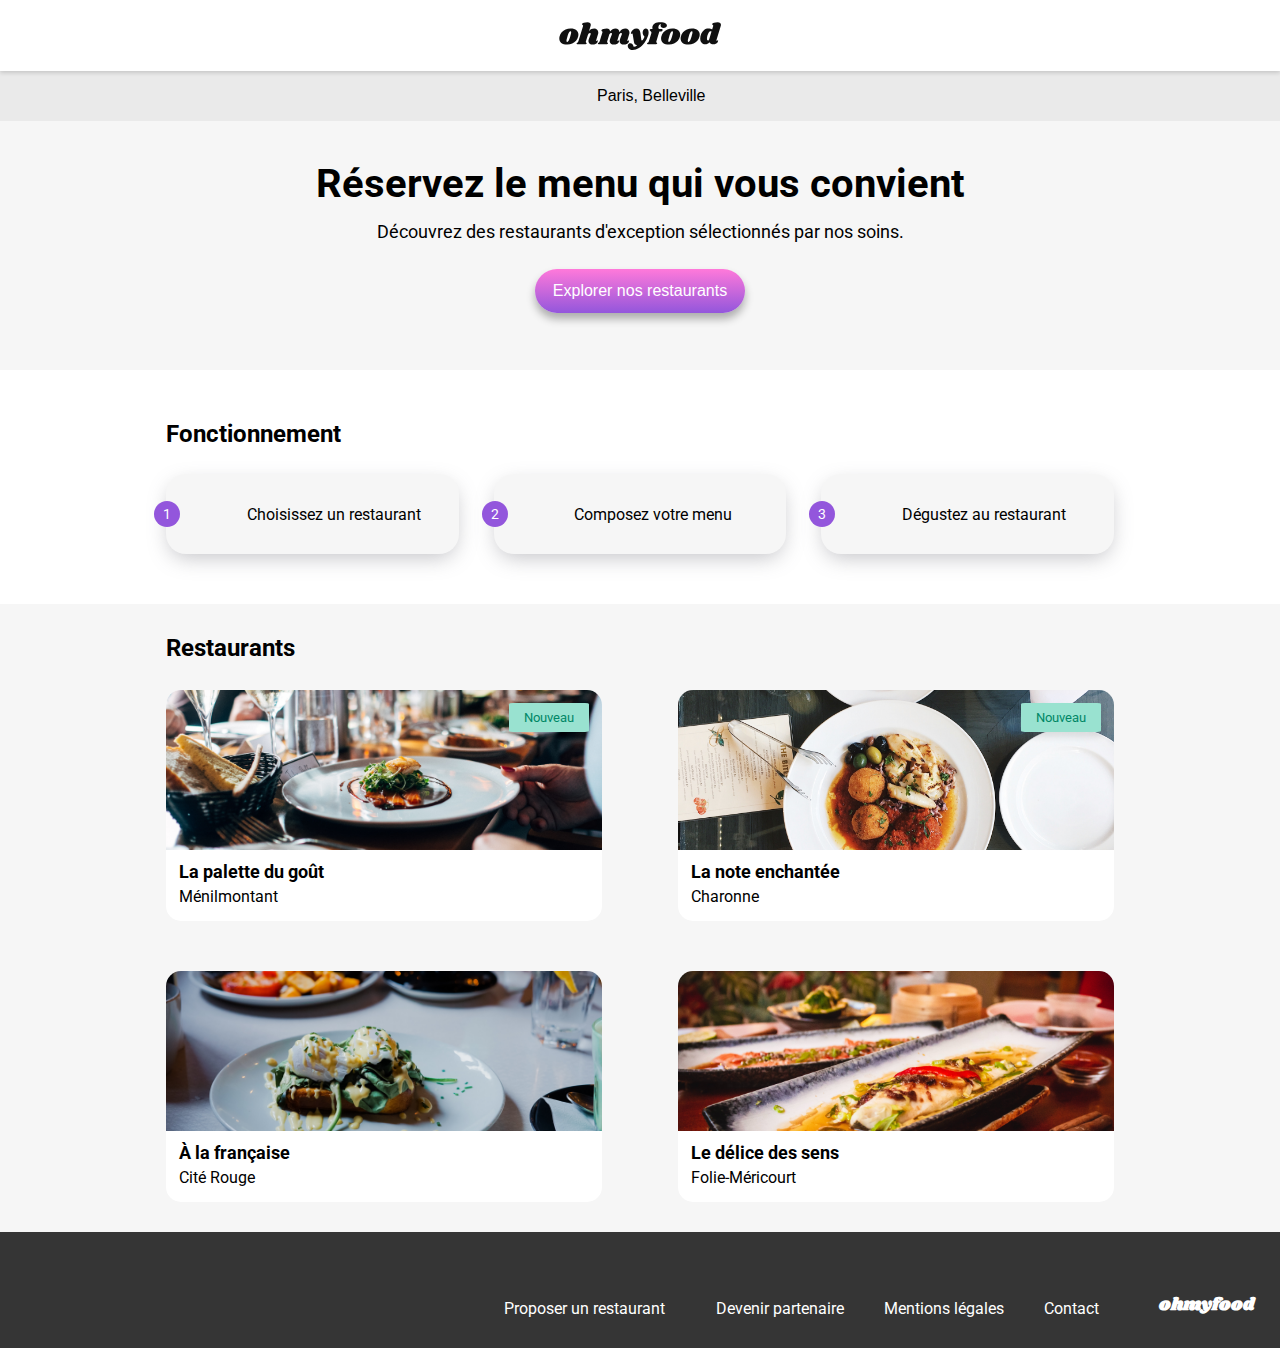
==== index.html @ 9e0e3fb2 "Change index" ====
<!DOCTYPE html>
<html lang="fr">

<head>
    <meta charset="UTF-8">
    <meta name="viewport" content="width=device-width, initial-scale=1.0">
    <title>OhMyFood</title>
    <link rel="preconnect" href="https://fonts.googleapis.com"> 
    <link rel="preconnect" href="https://fonts.gstatic.com" crossorigin> 
    <link href="https://fonts.googleapis.com/css2?family=Shrikhand&display=swap" rel="stylesheet">
    <link href="https://fonts.googleapis.com/css2?family=Roboto:wght@300&display=swap" rel="stylesheet">
    <link rel="stylesheet" href="https://cdnjs.cloudflare.com/ajax/libs/font-awesome/6.2.1/css/all.min.css"
        integrity="sha512-MV7K8+y+gLIBoVD59lQIYicR65iaqukzvf/nwasF0nqhPay5w/9lJmVM2hMDcnK1OnMGCdVK+iQrJ7lzPJQd1w=="
        crossorigin="anonymous" referrerpolicy="no-referrer" />
    <link rel="stylesheet" href="./assets/css/style.css">
</head>

<body>

    <div class="loading">
        <div class="loading-icon">
            <div class="restaurant-bell">
                <div class="restaurant-bell__ball"></div>
                <div class="restaurant-bell__principal">
                    <div class="restaurant-bell__principal--left-part"></div>
                    <div class="restaurant-bell__principal--right-part"></div>
                </div>
            </div>
            </div>
            <div class="loading-dot">
                <div class="dot__item dot__item--1"></div>
                <div class="dot__item dot__item--2"></div>
                <div class="dot__item dot__item--3"></div>
            </div>
            <div class="loading-progress-bar">
                <div class="plate">
                    <div class="plate--top"></div>
                    <div class="plate--bottom"></div>
                </div>
            </div>
        <div class="loading-text">
            <p class="loading-text__text">Un petit instant...</p>
        </div>
    </div>

    <div class="main-container">

        <header class="header">
            <nav class="nav-index header-nav">
                <a class="header-nav__link" href="./index.html">
                    <i class="header-nav__link__arrow-left fa-solid fa-arrow-left fa-lg"></i> 
                </a>
            </nav>
                <img class="header__logo" src="./assets/images/logo/ohmyfood@2x.svg" alt="Logo du site OhMyFood">
        </header>

        <main>

                <div class="search-location">
                    <form class="search-location-form" method="get" action="#">
                        <i class="search-location-form__logo fa-solid fa-location-dot"></i>
                        <input class="search-location-form__input" type="text" name="location-search" id="location-search" placeholder="Paris, Belleville">
                    </form>
                </div>

                <section class="CTA">
                    <h1 class="CTA__title">Réservez le menu qui vous convient</h1>
                    <p class="CTA__subtitle">Découvrez des restaurants d'exception sélectionnés par nos soins.</p>
                    <a href="#">
                        <button class="CTA__btn principal-btn">Explorer nos restaurants</button>
                    </a>
                </section>

                <section class="fonctionnement">
                    <h2 class="fonctionnement-title">Fonctionnement</h2>
                    <div class="fonctionnement-steps">

                        <article class="fonctionnement-crd">
                            <p class="fonctionnement-crd__number">1</p>
                            <i class="fonctionnement-crd__icon fa-solid fa-mobile-screen-button fa-lg"></i>
                            <p class="fonctionnement-crd__text">Choisissez un restaurant</p>
                        </article>

                        <article class="fonctionnement-crd">
                            <p class="fonctionnement-crd__number">2</p>
                            <i class="fonctionnement-crd__icon fa-solid fa-list-ul fa-lg"></i>
                            <p class="fonctionnement-crd__text">Composez votre menu</p>
                        </article>

                        <article class="fonctionnement-crd">
                            <p class="fonctionnement-crd__number">3</p>
                            <i class="fonctionnement-crd__icon fonctionnement-steps-card__icon fa-solid fa-store fa-lg"></i>
                            <p class="fonctionnement-crd__text">Dégustez au restaurant</p>
                        </article>

                    </div>
                </section>

                <section class="restaurant">
                    <h2 class="restaurant-title">Restaurants</h2>
                    <div class="restaurant-list">

                        <a class="restaurant-crd__link" href="restaurants/palette-du-gout.html">
                            <article class="restaurant-crd">
                                <div class="img-section">
                                <p class="img-section__new">Nouveau</p>
                                <img class="img-section__img"  src="./assets/images/restaurants/jay-wennington-N_Y88TWmGwA-unsplash.jpg" alt="Photo d'un plat gastronomique à base de poisson servi dans une assiette blanche et posée sur un comptoir en bois.">
                                </div>
                                <div class="crd-content">
                                    <div class="crd-text">
                                        <h3 class="crd-text__title">La palette du goût</h3>
                                        <p class="crd-text__subtitle">Ménilmontant</p>
                                    </div>
                                    <div class="like-section">
                                        <i class="like-section__like fa-regular fa-heart fa-xl">
                                            <div class="like-section__like--on">
                                                <i class="like-section__like--on-icon fa-solid fa-heart"></i>
                                            </div>
                                        </i>
                                    </div>
                                </div>
                            </article>
                        </a>

                        <a class="restaurant-crd__link" href="restaurants/note-enchantee.html">
                            <article class="restaurant-crd">
                                <div class="img-section">
                                    <p class="img-section__new">Nouveau</p>
                                    <img class="img-section__img" src="./assets/images/restaurants/stil-u2Lp8tXIcjw-unsplash.jpg" alt="Photo d'un plat gastronomique d'inspiration méditerrannéenne.">
                                </div>
                                <div class="crd-content">
                                    <div class="crd-text">
                                        <h3 class="crd-text__title">La note enchantée</h3>
                                        <p class="crd-text__subtitle">Charonne</p>
                                    </div>
                                    <div class="like-section">
                                        <i class="like-section__like fa-regular fa-heart fa-xl">
                                            <div class="like-section__like--on">
                                                <i class="like-section__like--on-icon fa-solid fa-heart"></i>
                                            </div>
                                        </i>
                                    </div>
                                </div>
                            </article>
                        </a>

                        <a class="restaurant-crd__link restaurant-crd__link--bottom" href="restaurants/a-la-francaise.html">
                            <article class="restaurant-crd">
                                <div class="img-section">
                                    <img class="img-section__img" src="./assets/images/restaurants/toa-heftiba-DQKerTsQwi0-unsplash.jpg" alt="Photo d'un plat gastronomique avec de la buratta, de la salalde et un aliment pané.">
                                </div>
                                <div class="crd-content">
                                    <div class="crd-text">
                                        <h3 class="crd-text__title">À la française</h3>
                                        <p class="crd-text__subtitle">Cité Rouge</p>
                                    </div class="crd-content__icon-section">
                                    <div class="like-section">
                                        <i class="like-section__like fa-regular fa-heart fa-xl">
                                            <div class="like-section__like--on">
                                                <i class="like-section__like--on-icon fa-solid fa-heart"></i>
                                            </div>
                                        </i>
                                    </div>
                                </div>
                            </article>
                        </a>

                        <a class="restaurant-crd__link restaurant-crd__link--bottom" href="restaurants/delice-des-sens.html">
                            <article class="restaurant-crd">
                                <div class="img-section">
                                    <img class="img-section__img" src="./assets/images/restaurants/louis-hansel-shotsoflouis-qNBGVyOCY8Q-unsplash.jpg" alt="Photo d'un plat gastronomique à base de poisson servi dans une assiette allongée.">
                                </div>
                                <div class="crd-content">
                                    <div class="crd-text">
                                        <h3 class="crd-text__title">Le délice des sens</h3>
                                        <p class="crd-text__subtitle">Folie-Méricourt</p>
                                    </div>
                                    <div class="like-section">
                                        <i class="like-section__like fa-regular fa-heart fa-xl">
                                            <div class="like-section__like--on">
                                                <i class="like-section__like--on-icon fa-solid fa-heart"></i>
                                            </div>
                                        </i>
                                    </div>
                                </div>
                            </article>
                        </a>

                    </div>
                </section>  
            </section>
        </main>

        <footer class="footer">
            <h2 class="footer-title">ohmyfood</h2>
            <ul class="footer-list">

                <li class="footer-list-element">
                    <a class="footer-list-element__link" href="#">
                        <i class="footer-list-element__link__icon fa-solid fa-utensils fa-sm"></i>
                        <p class="footer-list-element__link__text">Proposer un restaurant</p>
                    </a>
                </li>

                <li class="footer-list-element">
                    <a class="footer-list-element__link" href="#">
                        <i class="footer-list-element__link__icon fa-solid fa-handshake-angle fa-sm"></i>
                        <p class="footer-list-element__link__text">Devenir partenaire</p>
                    </a>
                </li>

                <li class="footer-list-element">
                    <a class="footer-list-element__link" href="#">
                        <p class="footer-list-element__text">Mentions légales</p>
                    </a>
                </li>

                <li class="footer-list-element">
                    <a class="footer-list-element__link" href="mailto:contact@ohmyfood.com">
                        <p class="footer-list-element__text">Contact</p>
                    </a>
                </li>

            </ul>
        </footer>
    </div>
    
</body>

</html>
---- assets/css/style.css ----
/* button hover */
/* Colors */
/* Gradients */
/* Fonts */
/****** Animation ******/
/* Titles animation */
/* Menu animation */
/* Index loading animation */
body {
  margin: 0;
}

.main-container {
  max-width: 1440px;
  box-sizing: border-box;
  margin: auto;
  overflow: hidden;
}

a {
  color: black;
  text-decoration: none;
}

p {
  margin: 0;
}

h1 {
  margin: 0;
}

h2 {
  margin: 0;
}

h3 {
  margin: 0;
  font-size: 1.1rem;
}

li {
  list-style-type: none;
}

ul {
  margin: 0;
  padding: 0;
}

body {
  color: black;
  font-family: "Roboto", sans-serif;
  font-size: 1rem;
}

h1 {
  font-size: 1.5rem;
  font-weight: 700;
  text-align: center;
}

h2 {
  font-size: 1.5rem;
  font-weight: 700;
}

.principal-btn {
  font-size: 1rem;
  border: 0;
  border-radius: 25px;
  padding: 13px 18px;
  color: white;
  text-align: center;
  font-weight: 500;
  cursor: pointer;
  background: linear-gradient(0deg, rgb(147, 86, 220) 0%, rgb(255, 121, 218) 100%);
  box-shadow: 0 6px 9px rgba(0, 0, 0, 0.3);
  position: relative;
  z-index: 1;
}
.principal-btn:hover::after {
  opacity: 1;
}
.principal-btn::after {
  content: "";
  position: absolute;
  top: 0;
  right: 0;
  bottom: 0;
  left: 0;
  border-radius: 25px;
  background: linear-gradient(0deg, #a06be1 0%, #ff99e2 100%);
  box-shadow: 0 6px 15px rgba(0, 0, 0, 0.5);
  z-index: -1;
  opacity: 0;
  transition: opacity 250ms;
}

.menu-card {
  background-color: white;
  padding: 15px;
  width: 100%;
  display: flex;
  flex-direction: row;
  justify-content: space-between;
  border-radius: 15px;
}
.menu-card-text-section {
  display: flex;
  flex-direction: column;
  justify-content: space-between;
  gap: 5px;
}
.menu-card-text-section__subtitle {
  font-weight: 300;
}
.menu-card-price-section__price {
  display: flex;
  flex-direction: column;
  justify-content: end;
  font-weight: 700;
}

.like-section {
  display: flex;
  justify-content: center;
  align-items: center;
}
.like-section__like {
  display: flex;
  justify-content: center;
  align-items: center;
  position: relative;
  cursor: pointer;
}
.like-section__like:hover .like-section__like--on {
  content: "";
  opacity: 1;
}
.like-section__like--on {
  display: flex;
  justify-content: center;
  align-items: center;
  position: absolute;
  top: 0;
  right: 0;
  bottom: 0;
  left: 0;
  opacity: 0;
  transition: opacity 300ms;
  z-index: 2;
}
.like-section__like--on-icon {
  background: linear-gradient(180deg, #9356dc, #ff79da);
  -webkit-background-clip: text;
  background-clip: text;
  -webkit-text-fill-color: transparent;
  -text-fill-color: transparent;
}

.footer {
  background-color: #353535;
  color: white;
  padding: 22px 25px;
  display: flex;
  flex-direction: column;
  gap: 16px;
}
@media (min-width: 815px) {
  .footer {
    flex-direction: row-reverse;
    align-items: flex-end;
    padding: 60px 25px 30px 0;
    gap: 60px;
  }
}
.footer .footer-title {
  font-family: "Shrikhand", cursive;
  font-size: 1.1rem;
  color: white;
}
.footer .footer-list {
  display: flex;
  flex-direction: column;
  justify-content: space-between;
  gap: 7px;
}
@media (min-width: 815px) {
  .footer .footer-list {
    flex-direction: row;
    gap: 40px;
  }
}
.footer .footer-list .footer-list-element__link {
  color: white;
  display: flex;
  flex-direction: row;
  align-items: center;
}
.footer .footer-list .footer-list-element__link__icon {
  padding-right: 11px;
}

.header {
  width: 100%;
  box-shadow: 0px 2px 4px 0px rgba(0, 0, 0, 0.15);
  position: relative;
  padding-top: 14px;
  padding-bottom: 13px;
  margin-left: auto;
  margin-right: auto;
  display: flex;
  justify-content: center;
}
.header .header-nav {
  display: flex;
  flex-direction: column;
  justify-content: center;
}
.header .header-nav__link__arrow-left {
  position: absolute;
  left: 17px;
  color: #353535;
}
.header .header__logo {
  display: block;
  height: 44px;
  width: 162px;
}

/*** Animation items ***/
.loading {
  position: fixed;
  width: 100%;
  height: 100%;
  z-index: 900;
  background: linear-gradient(0deg, rgb(147, 86, 220) 0%, rgb(255, 121, 218) 100%);
  display: flex;
  flex-direction: column;
  justify-content: center;
  align-items: center;
  animation: loading 3000ms;
  visibility: hidden;
}
.loading-icon {
  position: relative;
}
.loading-icon .restaurant-bell {
  display: flex;
  flex-direction: column;
  align-items: center;
  animation: bell 2000ms;
}
.loading-icon .restaurant-bell__ball {
  background-color: #F6F6F6;
  height: 16px;
  width: 16px;
  border-radius: 50%;
  margin-bottom: -2px;
}
.loading-icon .restaurant-bell__principal {
  display: flex;
}
.loading-icon .restaurant-bell__principal--left-part {
  background-color: #F6F6F6;
  width: 96px;
  height: 96px;
  border-top-left-radius: 100%;
}
.loading-icon .restaurant-bell__principal--right-part {
  background-color: #F6F6F6;
  width: 96px;
  height: 96px;
  border-top-right-radius: 100%;
}
.loading-dot {
  display: flex;
  flex-direction: row;
  justify-content: space-between;
  gap: 16px;
  position: absolute;
  margin-bottom: 48px;
}
.loading-dot .dot__item {
  background-color: #F6F6F6;
  width: 8px;
  height: 8px;
  border-radius: 50%;
  animation: dot 500ms 800ms ease-in-out;
}
.loading-dot .dot__item--1 {
  animation-delay: 500ms;
}
.loading-dot .dot__item--2 {
  animation-delay: 1000ms;
}
.loading-dot .dot__item--3 {
  animation-delay: 1500ms;
}
.loading-progress-bar .plate {
  display: flex;
  flex-direction: column;
  justify-content: center;
  align-items: center;
  animation: plate 500ms ease-out;
}
.loading-progress-bar .plate--top {
  background-color: #F6F6F6;
  height: 6.4px;
  width: 224px;
  border-bottom-left-radius: 16px;
  border-bottom-right-radius: 16px;
}
.loading-progress-bar .plate--bottom {
  background-color: #F6F6F6;
  height: 4.8px;
  width: 192px;
  border-bottom-left-radius: 16px;
  border-bottom-right-radius: 16px;
}
.loading-text {
  color: #F6F6F6;
  font-family: "Shrikhand", cursive;
  font-size: 19px;
  margin-top: 48px;
  text-align: center;
}

/*** Animation rules ***/
@keyframes loading {
  0%, 100% {
    visibility: visible;
  }
}
@keyframes bell {
  0%, 80% {
    transform: translate(-50px, -200px);
    transform: rotate(60deg);
    opacity: 0;
    transform-origin: right;
  }
  90% {
    transform: translate(0px, -100px);
  }
  100% {
    transform: translate(0);
    transform: rotate(0);
    opacity: 1;
  }
}
@keyframes dot {
  0% {
    transform: scale(1, 1);
  }
  50% {
    transform: scale(2, 2);
  }
  100% {
    transform: scale(1, 1);
  }
}
@keyframes plate {
  0% {
    transform: translate(-500px, 0);
    opacity: 0;
  }
  100% {
    transform: translate(0, 0);
  }
}
/***** Menu items animation *****/
.anim-menu {
  animation: menu 500ms 1500ms backwards ease-out;
  transform: translateX(0);
}
.anim-menu--1 {
  animation-delay: 125ms;
}
.anim-menu--2 {
  animation-delay: 250ms;
}
.anim-menu--3 {
  animation-delay: 375ms;
}
.anim-menu--4 {
  animation-delay: 500ms;
}
.anim-menu--5 {
  animation-delay: 625ms;
}
.anim-menu--6 {
  animation-delay: 750ms;
}
.anim-menu--7 {
  animation-delay: 875ms;
}
.anim-menu--8 {
  animation-delay: 1000ms;
}
.anim-menu--9 {
  animation-delay: 1125ms;
}
.anim-menu--10 {
  animation-delay: 1250ms;
}
.anim-menu--11 {
  animation-delay: 1375ms;
}
.anim-menu--12 {
  animation-delay: 1500ms;
}

@keyframes menu {
  0% {
    transform: translateX(900px);
    opacity: 0;
  }
  100% {
    transform: translateX(0);
    opacity: 1;
  }
}
.search-location-form {
  background-color: #EAEAEA;
  display: flex;
  justify-content: center;
  align-items: center;
  padding: 15px 0 15px 0;
}
.search-location-form__logo {
  width: 12px;
  height: 16px;
  padding-right: 17px;
}
.search-location-form__input {
  border: none;
  color: black;
  font-size: 1rem;
  font-weight: 500;
  background-color: #EAEAEA;
  width: 115px;
}
.search-location-form__input:focus::placeholder {
  color: transparent;
}
.search-location-form__input::placeholder {
  color: black;
  font-size: 1rem;
  font-weight: 500;
}

/*** Header ***/
.header .nav-index {
  display: none;
}

/*** CTA ***/
.CTA {
  background-color: #F6F6F6;
  display: flex;
  flex-direction: column;
  align-items: center;
}
.CTA__title {
  margin-left: 15%;
  margin-right: 15%;
  margin-top: 39px;
  margin-bottom: 15px;
}
@media (min-width: 815px) {
  .CTA__title {
    font-size: 2.5rem;
  }
}
.CTA__subtitle {
  font-size: 1.1rem;
  text-align: center;
  margin-left: 10%;
  margin-right: 10%;
}
.CTA__btn {
  margin-top: 27px;
  margin-bottom: 57px;
}

/*** Fonctionnement ***/
.fonctionnement {
  display: flex;
  flex-direction: column;
  justify-content: space-between;
  gap: 26px;
  margin: 48px 20px 68px 25px;
}
@media (min-width: 815px) {
  .fonctionnement {
    margin: 50px 13%;
  }
}
.fonctionnement-steps {
  display: flex;
  flex-direction: column;
  justify-content: space-between;
  align-items: center;
  gap: 25px;
  width: 100%;
}
@media (min-width: 815px) {
  .fonctionnement-steps {
    flex-direction: row;
    gap: 35px;
  }
}

.fonctionnement-crd {
  box-sizing: border-box;
  width: 100%;
  box-shadow: rgba(100, 100, 111, 0.4) 0px 7px 21px -4px;
  display: flex;
  flex-direction: row;
  align-items: center;
  background-color: #F6F6F6;
  border-radius: 20px;
  padding-top: 27px;
  padding-bottom: 27px;
  cursor: pointer;
}
.fonctionnement-crd:hover .fonctionnement-crd__icon {
  color: #9356DC;
}
.fonctionnement-crd__number {
  display: inline-block;
  font-size: 0.9rem;
  text-align: center;
  color: white;
  background-color: #9356DC;
  border-radius: 50%;
  width: 26px;
  height: 26px;
  min-width: 26px;
  display: flex;
  justify-content: center;
  align-items: center;
  position: relative;
  right: 12px;
}
.fonctionnement-crd__icon {
  color: #7E7E7E;
  padding-left: 13px;
  width: 24px;
}
.fonctionnement-crd__text {
  padding-left: 6%;
}

/*** Restaurants ***/
.restaurant {
  background-color: #F6F6F6;
  padding: 54px 18px 66px 18px;
  display: flex;
  flex-direction: column;
  justify-content: space-between;
  gap: 24px;
}
@media (min-width: 815px) {
  .restaurant {
    padding-top: 30px;
    padding-bottom: 30px;
    padding-left: 13%;
    padding-right: 13%;
    gap: 28px;
  }
}
.restaurant-list {
  display: flex;
  flex-direction: column;
  justify-content: space-between;
  gap: 18px;
}
@media (min-width: 815px) {
  .restaurant-list {
    flex-direction: row;
    flex-wrap: wrap;
    gap: 0;
  }
}

@media (min-width: 815px) {
  .restaurant-crd__link {
    width: 46%;
  }
}
@media (min-width: 815px) {
  .restaurant-crd__link--bottom {
    padding-top: 50px;
  }
}
.restaurant-crd__link .restaurant-crd {
  background-color: white;
  border-radius: 15px;
  box-sizing: border-box;
}
.restaurant-crd__link .restaurant-crd .img-section {
  position: relative;
  display: flex;
  justify-content: end;
}
.restaurant-crd__link .restaurant-crd .img-section__new {
  width: 80px;
  height: 29px;
  font-size: 0.8rem;
  color: #008766;
  background-color: #99E2D0;
  padding-top: 7px;
  border-radius: 5%;
  position: absolute;
  box-sizing: border-box;
  top: 13px;
  right: 13px;
  text-align: center;
  box-shadow: 0px 5px 7px rgba(0, 0, 0, 0.1);
}
.restaurant-crd__link .restaurant-crd .img-section__img {
  height: 160px;
  width: 100%;
  object-fit: cover;
  border-top-left-radius: 15px;
  border-top-right-radius: 15px;
}
.restaurant-crd__link .restaurant-crd .crd-content {
  padding: 12px 25px 15px 13px;
  display: flex;
  flex-direction: row;
  justify-content: space-between;
  align-items: center;
}
.restaurant-crd__link .restaurant-crd .crd-content .crd-text__title {
  margin-bottom: 5px;
}

/*** Image ***/
.rstrnt-img-section__img {
  width: 100%;
  height: 275px;
  object-fit: cover;
}
@media (min-width: 815px) {
  .rstrnt-img-section__img {
    height: 360px;
  }
}

.rstrnt-principal {
  background-color: #F6F6F6;
  border-top-left-radius: 50px;
  border-top-right-radius: 50px;
  position: relative;
  z-index: 1;
  padding: 32px 17px 40px 17px;
  display: flex;
  flex-direction: column;
  justify-content: space-between;
  gap: 40px;
  margin-top: -58px;
  max-width: 630px;
  margin-left: auto;
  margin-right: auto;
}
@media (min-width: 815px) {
  .rstrnt-principal {
    padding-left: 210px;
    padding-right: 210px;
  }
}
.rstrnt-principal .rstrnt-title {
  display: flex;
  justify-content: space-between;
  align-items: center;
}
@media (min-width: 815px) {
  .rstrnt-principal .rstrnt-title {
    justify-content: center;
    gap: 30px;
  }
}
.rstrnt-principal .rstrnt-title__title {
  font-family: "Shrikhand", cursive;
  font-size: 1.7rem;
}
.rstrnt-principal .rstrnt-title .like-section {
  margin-right: 24px;
}
@media (min-width: 815px) {
  .rstrnt-principal .rstrnt-title .like-section {
    margin: 0;
  }
}

.rstrnt-menu {
  display: flex;
  flex-direction: column;
  justify-content: space-between;
  gap: 40px;
}
.rstrnt-menu .menu-section .menu-title {
  position: relative;
  font-size: 1rem;
  font-weight: 300;
}
.rstrnt-menu .menu-section .menu-title::before {
  content: "";
  position: absolute;
  top: 19px;
  height: 5px;
  width: 40px;
  border-bottom: 3px #99E2D0 solid;
}
.rstrnt-menu .menu-section .menu-list {
  display: flex;
  flex-direction: column;
  gap: 12px;
  margin-top: 19px;
  box-sizing: border-box;
}

/*** Menu item ***/
.menu-and-check {
  width: 100%;
  display: flex;
  border-radius: 15px;
  background-color: white;
  box-sizing: border-box;
}
@media (max-width: 400px) {
  .menu-and-check:hover .menu-card-text-section__title {
    width: 200px;
  }
}
@media (max-width: 300px) {
  .menu-and-check:hover .menu-card-text-section__title {
    width: 100px;
  }
}
@media (max-width: 400px) {
  .menu-and-check:hover .menu-card-text-section__subtitle {
    width: 200px;
  }
}
@media (max-width: 300px) {
  .menu-and-check:hover .menu-card-text-section__subtitle {
    width: 100px;
  }
}
.menu-and-check:hover .menu-check {
  transform: scaleX(1);
  padding: 0 20px;
}
.menu-and-check:hover .menu-check__check {
  display: block;
}
.menu-and-check .menu-card {
  width: 100%;
  display: flex;
  flex-direction: row;
  justify-content: space-between;
}
.menu-and-check .menu-card-text-section {
  display: flex;
  flex-direction: column;
  justify-content: space-between;
  gap: 5px;
  width: 90%;
}
.menu-and-check .menu-card-text-section__title {
  font-size: 1.1rem;
  font-weight: 700;
  overflow: hidden;
  text-overflow: ellipsis;
  white-space: nowrap;
}
@media (max-width: 300px) {
  .menu-and-check .menu-card-text-section__title {
    width: 180px;
  }
}
.menu-and-check .menu-card-text-section__subtitle {
  font-size: 0.9rem;
  font-weight: 300;
  overflow: hidden;
  text-overflow: ellipsis;
  white-space: nowrap;
}
@media (max-width: 300px) {
  .menu-and-check .menu-card-text-section__subtitle {
    width: 180px;
  }
}
.menu-and-check .menu-card-price-section {
  display: flex;
  flex-direction: column;
  justify-content: end;
}
.menu-and-check .menu-card-price-section__price {
  display: flex;
  flex-direction: column;
  justify-content: end;
  font-weight: 700;
  font-size: 0.9rem;
}
.menu-and-check .menu-check {
  color: white;
  background-color: #99E2D0;
  display: flex;
  justify-content: center;
  align-items: center;
  border-top-right-radius: 15px;
  border-bottom-right-radius: 15px;
  cursor: pointer;
  transform-origin: right;
  transform: scaleX(0);
  transition: transform 200ms ease-out;
}
.menu-and-check .menu-check__check {
  display: none;
}

/*** Button ***/
.menu-order-btn {
  display: flex;
  justify-content: center;
}
.menu-order-btn__button {
  padding: 16px 49px;
}

/*# sourceMappingURL=style.css.map */
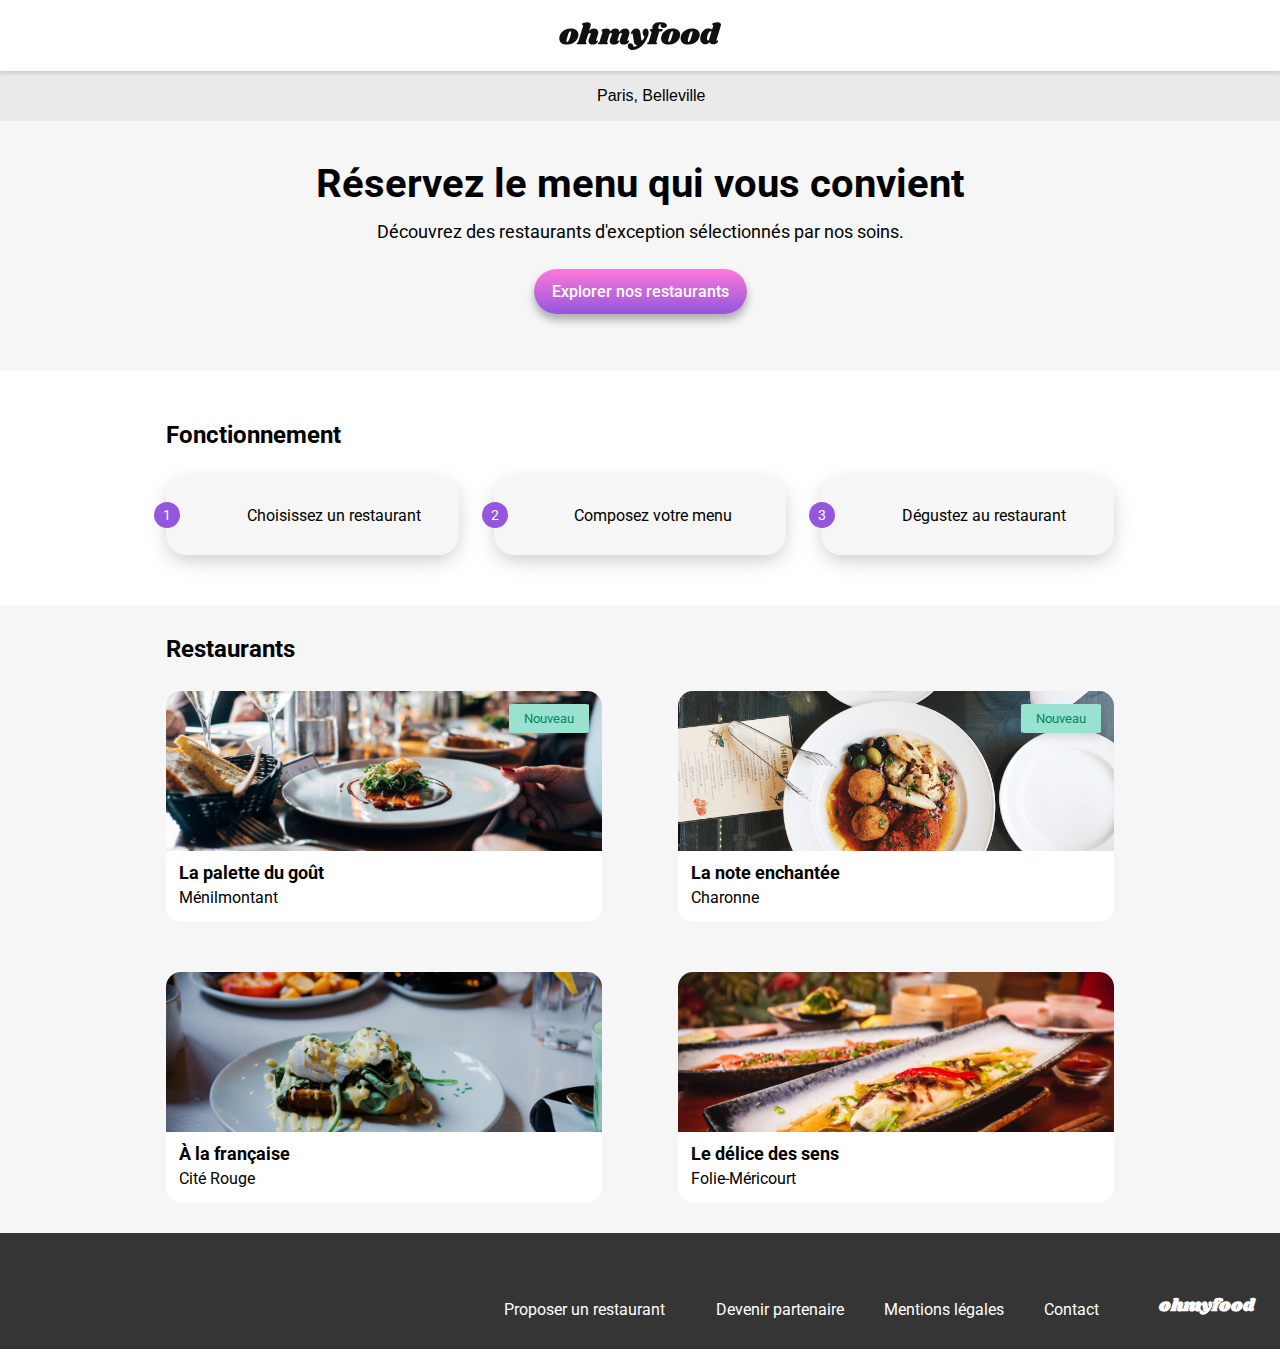
==== commit b9720b7d: "Change <button> to <a>" ====
--- a/index.html
+++ b/index.html
@@ -66,9 +66,7 @@
                 <section class="CTA">
                     <h1 class="CTA__title">Réservez le menu qui vous convient</h1>
                     <p class="CTA__subtitle">Découvrez des restaurants d'exception sélectionnés par nos soins.</p>
-                    <a href="#">
-                        <button class="CTA__btn principal-btn">Explorer nos restaurants</button>
-                    </a>
+                        <a href="#" class="CTA__btn principal-btn">Explorer nos restaurants</a>
                 </section>
 
                 <section class="fonctionnement">
@@ -224,7 +222,7 @@
             </ul>
         </footer>
     </div>
-    
+
 </body>
 
 </html>--- a/assets/css/style.css
+++ b/assets/css/style.css
@@ -66,6 +66,7 @@
 }
 
 .principal-btn {
+  display: block;
   font-size: 1rem;
   border: 0;
   border-radius: 25px;
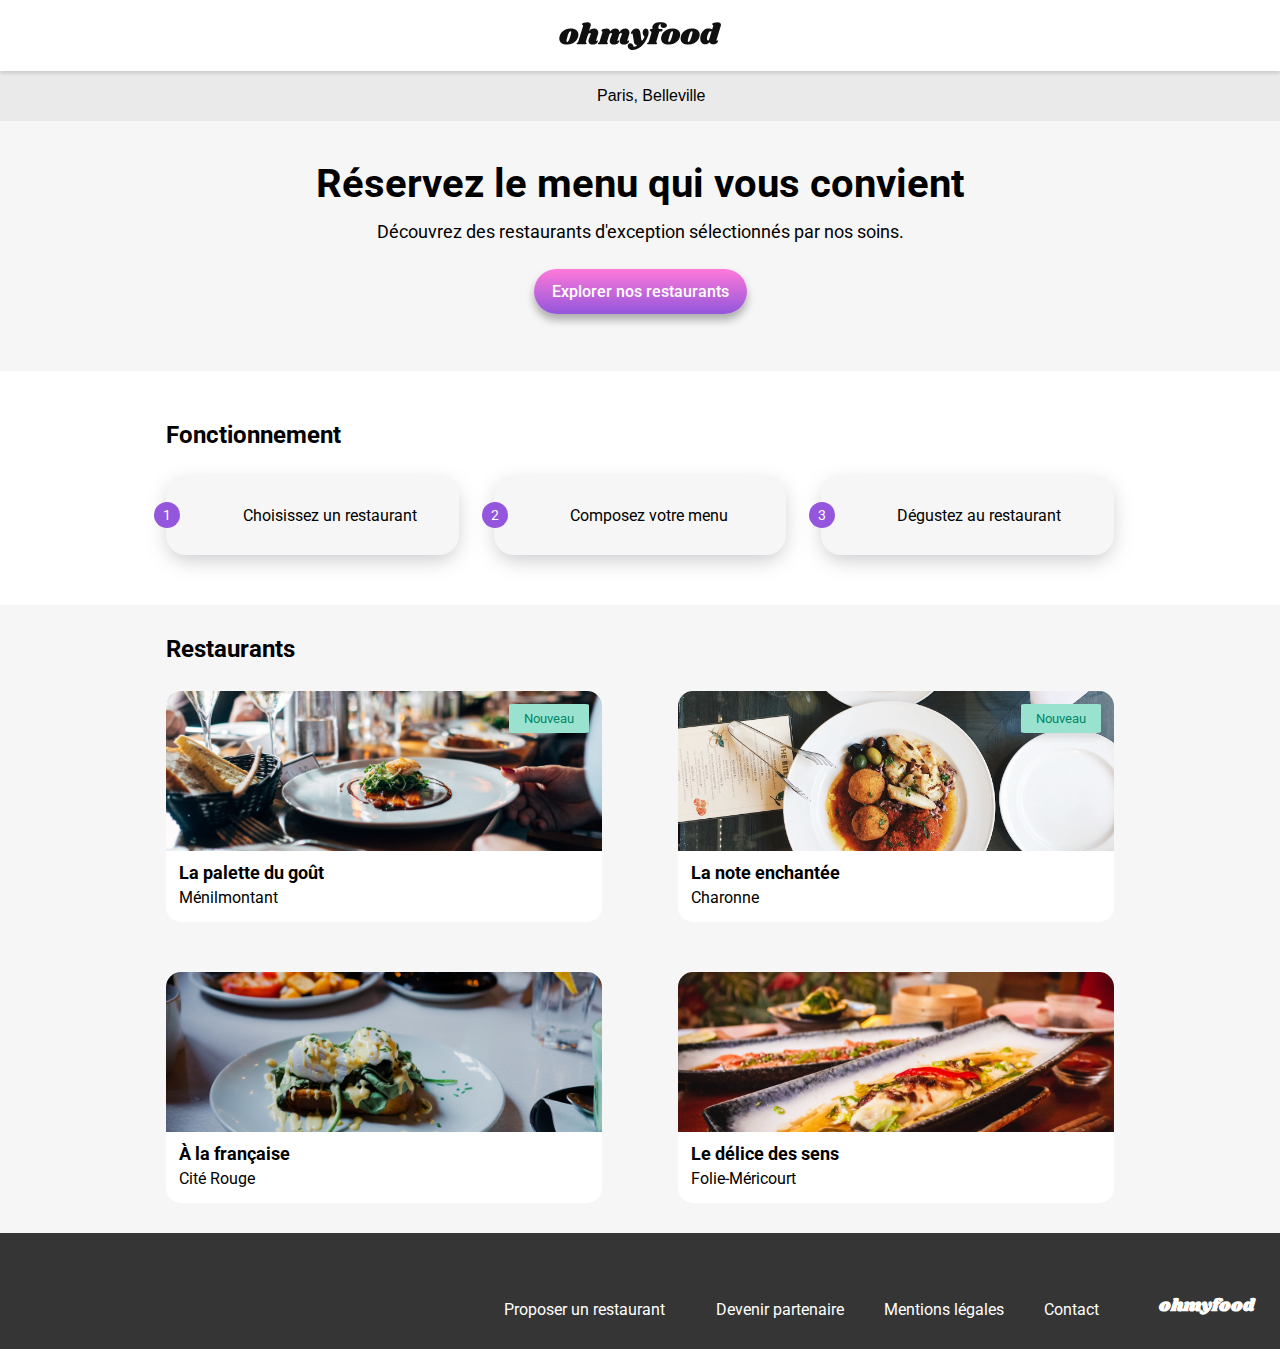
==== commit 39fcbc4b: "Add <head> titles" ====
--- a/index.html
+++ b/index.html
@@ -4,7 +4,7 @@
 <head>
     <meta charset="UTF-8">
     <meta name="viewport" content="width=device-width, initial-scale=1.0">
-    <title>OhMyFood</title>
+    <title>Accueil - OhMyFood</title>
     <link rel="preconnect" href="https://fonts.googleapis.com"> 
     <link rel="preconnect" href="https://fonts.gstatic.com" crossorigin> 
     <link href="https://fonts.googleapis.com/css2?family=Shrikhand&display=swap" rel="stylesheet">
@@ -56,137 +56,139 @@
 
         <main>
 
-                <div class="search-location">
-                    <form class="search-location-form" method="get" action="#">
-                        <i class="search-location-form__logo fa-solid fa-location-dot"></i>
-                        <input class="search-location-form__input" type="text" name="location-search" id="location-search" placeholder="Paris, Belleville">
-                    </form>
+            <div class="search-location">
+                <form class="search-location-form" method="get" action="#">
+                    <i class="search-location-form__logo fa-solid fa-location-dot"></i>
+                    <input class="search-location-form__input" type="text" name="location-search" id="location-search" placeholder="Paris, Belleville">
+                </form>
+            </div>
+
+            <section class="CTA">
+                <h1 class="CTA__title">Réservez le menu qui vous convient</h1>
+                <p class="CTA__subtitle">Découvrez des restaurants d'exception sélectionnés par nos soins.</p>
+                    <a href="#" class="CTA__btn principal-btn">Explorer nos restaurants</a>
+            </section>
+
+            <section class="fonctionnement">
+                <h2 class="fonctionnement-title">Fonctionnement</h2>
+                <div class="fonctionnement-steps">
+
+                    <article class="fonctionnement-crd">
+                        <p class="fonctionnement-crd__number">1</p>
+                        <i class="fonctionnement-crd__icon fa-solid fa-mobile-screen-button fa-lg"></i>
+                        <p class="fonctionnement-crd__text">Choisissez un restaurant</p>
+                    </article>
+
+                    <article class="fonctionnement-crd">
+                        <p class="fonctionnement-crd__number">2</p>
+                        <i class="fonctionnement-crd__icon fa-solid fa-list-ul fa-lg"></i>
+                        <p class="fonctionnement-crd__text">Composez votre menu</p>
+                    </article>
+
+                    <article class="fonctionnement-crd">
+                        <p class="fonctionnement-crd__number">3</p>
+                        <i class="fonctionnement-crd__icon fonctionnement-steps-card__icon fa-solid fa-store fa-lg"></i>
+                        <p class="fonctionnement-crd__text">Dégustez au restaurant</p>
+                    </article>
+
                 </div>
-
-                <section class="CTA">
-                    <h1 class="CTA__title">Réservez le menu qui vous convient</h1>
-                    <p class="CTA__subtitle">Découvrez des restaurants d'exception sélectionnés par nos soins.</p>
-                        <a href="#" class="CTA__btn principal-btn">Explorer nos restaurants</a>
-                </section>
-
-                <section class="fonctionnement">
-                    <h2 class="fonctionnement-title">Fonctionnement</h2>
-                    <div class="fonctionnement-steps">
-
-                        <article class="fonctionnement-crd">
-                            <p class="fonctionnement-crd__number">1</p>
-                            <i class="fonctionnement-crd__icon fa-solid fa-mobile-screen-button fa-lg"></i>
-                            <p class="fonctionnement-crd__text">Choisissez un restaurant</p>
-                        </article>
-
-                        <article class="fonctionnement-crd">
-                            <p class="fonctionnement-crd__number">2</p>
-                            <i class="fonctionnement-crd__icon fa-solid fa-list-ul fa-lg"></i>
-                            <p class="fonctionnement-crd__text">Composez votre menu</p>
-                        </article>
-
-                        <article class="fonctionnement-crd">
-                            <p class="fonctionnement-crd__number">3</p>
-                            <i class="fonctionnement-crd__icon fonctionnement-steps-card__icon fa-solid fa-store fa-lg"></i>
-                            <p class="fonctionnement-crd__text">Dégustez au restaurant</p>
-                        </article>
-
-                    </div>
-                </section>
-
-                <section class="restaurant">
-                    <h2 class="restaurant-title">Restaurants</h2>
-                    <div class="restaurant-list">
-
-                        <a class="restaurant-crd__link" href="restaurants/palette-du-gout.html">
-                            <article class="restaurant-crd">
-                                <div class="img-section">
+            </section>
+
+            <section class="restaurant">
+                <h2 class="restaurant-title">Restaurants</h2>
+                <div class="restaurant-list">
+
+                    <a class="restaurant-crd__link" href="restaurants/palette-du-gout.html">
+                        <article class="restaurant-crd">
+                            <div class="img-section">
+                            <p class="img-section__new">Nouveau</p>
+                            <img class="img-section__img"  src="./assets/images/restaurants/jay-wennington-N_Y88TWmGwA-unsplash.jpg" alt="Photo d'un plat gastronomique à base de poisson servi dans une assiette blanche et posée sur un comptoir en bois.">
+                            </div>
+                            <div class="crd-content">
+                                <div class="crd-text">
+                                    <h3 class="crd-text__title">La palette du goût</h3>
+                                    <p class="crd-text__subtitle">Ménilmontant</p>
+                                </div>
+                                <div class="like-section">
+                                    <i class="like-section__like fa-regular fa-heart fa-xl">
+                                        <span class="like-section__like--on">
+                                            <i class="like-section__like--on-icon fa-solid fa-heart"></i>
+                                        </span>
+                                    </i>
+                                </div>
+                            </div>
+                        </article>
+                    </a>
+
+                    <a class="restaurant-crd__link" href="restaurants/note-enchantee.html">
+                        <article class="restaurant-crd">
+                            <div class="img-section">
                                 <p class="img-section__new">Nouveau</p>
-                                <img class="img-section__img"  src="./assets/images/restaurants/jay-wennington-N_Y88TWmGwA-unsplash.jpg" alt="Photo d'un plat gastronomique à base de poisson servi dans une assiette blanche et posée sur un comptoir en bois.">
-                                </div>
-                                <div class="crd-content">
-                                    <div class="crd-text">
-                                        <h3 class="crd-text__title">La palette du goût</h3>
-                                        <p class="crd-text__subtitle">Ménilmontant</p>
-                                    </div>
+                                <img class="img-section__img" src="./assets/images/restaurants/stil-u2Lp8tXIcjw-unsplash.jpg" alt="Photo d'un plat gastronomique d'inspiration méditerrannéenne.">
+                            </div>
+                            <div class="crd-content">
+                                <div class="crd-text">
+                                    <h3 class="crd-text__title">La note enchantée</h3>
+                                    <p class="crd-text__subtitle">Charonne</p>
+                                </div>
+                                <div class="like-section">
+                                    <i class="like-section__like fa-regular fa-heart fa-xl">
+                                        <span class="like-section__like--on">
+                                            <i class="like-section__like--on-icon fa-solid fa-heart"></i>
+                                        </span>
+                                    </i>
+                                </div>
+                            </div>
+                        </article>
+                    </a>
+
+                    <a class="restaurant-crd__link restaurant-crd__link--bottom" href="restaurants/a-la-francaise.html">
+                        <article class="restaurant-crd">
+                            <div class="img-section">
+                                <img class="img-section__img" src="./assets/images/restaurants/toa-heftiba-DQKerTsQwi0-unsplash.jpg" alt="Photo d'un plat gastronomique avec de la buratta, de la salalde et un aliment pané.">
+                            </div>
+                            <div class="crd-content">
+                                <div class="crd-text">
+                                    <h3 class="crd-text__title">À la française</h3>
+                                    <p class="crd-text__subtitle">Cité Rouge</p>
+                                </div>
+                                <div class="crd-content__icon-section">
                                     <div class="like-section">
                                         <i class="like-section__like fa-regular fa-heart fa-xl">
-                                            <div class="like-section__like--on">
+                                            <span class="like-section__like--on">
                                                 <i class="like-section__like--on-icon fa-solid fa-heart"></i>
-                                            </div>
+                                            </span>
                                         </i>
                                     </div>
                                 </div>
-                            </article>
-                        </a>
-
-                        <a class="restaurant-crd__link" href="restaurants/note-enchantee.html">
-                            <article class="restaurant-crd">
-                                <div class="img-section">
-                                    <p class="img-section__new">Nouveau</p>
-                                    <img class="img-section__img" src="./assets/images/restaurants/stil-u2Lp8tXIcjw-unsplash.jpg" alt="Photo d'un plat gastronomique d'inspiration méditerrannéenne.">
-                                </div>
-                                <div class="crd-content">
-                                    <div class="crd-text">
-                                        <h3 class="crd-text__title">La note enchantée</h3>
-                                        <p class="crd-text__subtitle">Charonne</p>
-                                    </div>
-                                    <div class="like-section">
-                                        <i class="like-section__like fa-regular fa-heart fa-xl">
-                                            <div class="like-section__like--on">
-                                                <i class="like-section__like--on-icon fa-solid fa-heart"></i>
-                                            </div>
-                                        </i>
-                                    </div>
-                                </div>
-                            </article>
-                        </a>
-
-                        <a class="restaurant-crd__link restaurant-crd__link--bottom" href="restaurants/a-la-francaise.html">
-                            <article class="restaurant-crd">
-                                <div class="img-section">
-                                    <img class="img-section__img" src="./assets/images/restaurants/toa-heftiba-DQKerTsQwi0-unsplash.jpg" alt="Photo d'un plat gastronomique avec de la buratta, de la salalde et un aliment pané.">
-                                </div>
-                                <div class="crd-content">
-                                    <div class="crd-text">
-                                        <h3 class="crd-text__title">À la française</h3>
-                                        <p class="crd-text__subtitle">Cité Rouge</p>
-                                    </div class="crd-content__icon-section">
-                                    <div class="like-section">
-                                        <i class="like-section__like fa-regular fa-heart fa-xl">
-                                            <div class="like-section__like--on">
-                                                <i class="like-section__like--on-icon fa-solid fa-heart"></i>
-                                            </div>
-                                        </i>
-                                    </div>
-                                </div>
-                            </article>
-                        </a>
-
-                        <a class="restaurant-crd__link restaurant-crd__link--bottom" href="restaurants/delice-des-sens.html">
-                            <article class="restaurant-crd">
-                                <div class="img-section">
-                                    <img class="img-section__img" src="./assets/images/restaurants/louis-hansel-shotsoflouis-qNBGVyOCY8Q-unsplash.jpg" alt="Photo d'un plat gastronomique à base de poisson servi dans une assiette allongée.">
-                                </div>
-                                <div class="crd-content">
-                                    <div class="crd-text">
-                                        <h3 class="crd-text__title">Le délice des sens</h3>
-                                        <p class="crd-text__subtitle">Folie-Méricourt</p>
-                                    </div>
-                                    <div class="like-section">
-                                        <i class="like-section__like fa-regular fa-heart fa-xl">
-                                            <div class="like-section__like--on">
-                                                <i class="like-section__like--on-icon fa-solid fa-heart"></i>
-                                            </div>
-                                        </i>
-                                    </div>
-                                </div>
-                            </article>
-                        </a>
-
-                    </div>
-                </section>  
+                            </div>
+                        </article>
+                    </a>
+
+                    <a class="restaurant-crd__link restaurant-crd__link--bottom" href="restaurants/delice-des-sens.html">
+                        <article class="restaurant-crd">
+                            <div class="img-section">
+                                <img class="img-section__img" src="./assets/images/restaurants/louis-hansel-shotsoflouis-qNBGVyOCY8Q-unsplash.jpg" alt="Photo d'un plat gastronomique à base de poisson servi dans une assiette allongée.">
+                            </div>
+                            <div class="crd-content">
+                                <div class="crd-text">
+                                    <h3 class="crd-text__title">Le délice des sens</h3>
+                                    <p class="crd-text__subtitle">Folie-Méricourt</p>
+                                </div>
+                                <div class="like-section">
+                                    <i class="like-section__like fa-regular fa-heart fa-xl">
+                                        <span class="like-section__like--on">
+                                            <i class="like-section__like--on-icon fa-solid fa-heart"></i>
+                                        </span>
+                                    </i>
+                                </div>
+                            </div>
+                        </article>
+                    </a>
+
+                </div> 
             </section>
+
         </main>
 
         <footer class="footer">
--- a/assets/css/style.css
+++ b/assets/css/style.css
@@ -518,7 +518,6 @@
   width: 100%;
   box-shadow: rgba(100, 100, 111, 0.4) 0px 7px 21px -4px;
   display: flex;
-  flex-direction: row;
   align-items: center;
   background-color: #F6F6F6;
   border-radius: 20px;
@@ -552,6 +551,7 @@
 }
 .fonctionnement-crd__text {
   padding-left: 6%;
+  width: 90%;
 }
 
 /*** Restaurants ***/
